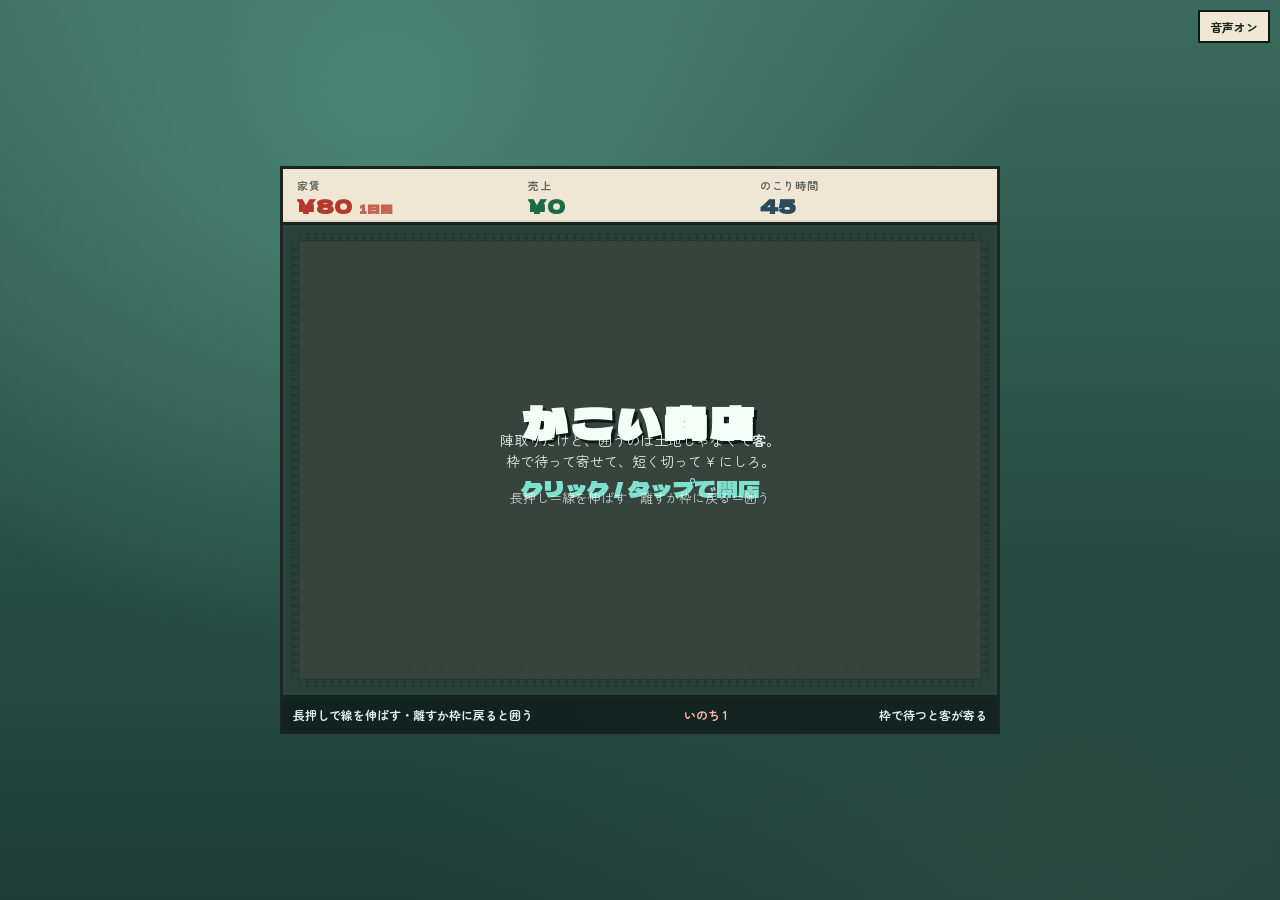
==== lab/01-kakoi-shoten/index.html @ 27a7250b "Add Game Lab #1: かこい商店 (customer-enclosing Qix shop) Pointer-only day loop with rising rent, upgrade" ====
<!DOCTYPE html>
<html lang="ja">
  <head>
    <meta charset="UTF-8" />
    <meta name="viewport" content="width=device-width, initial-scale=1, maximum-scale=1, user-scalable=no" />
    <title>かこい商店 — Kakoi Shōten</title>
    <meta name="description" content="陣取りだけど、囲うのは土地じゃなくて客。枠で待って、短く切って、¥に変えろ。" />
    <link rel="stylesheet" href="style.css" />
  </head>
  <body>
    <button type="button" id="mute-btn" aria-pressed="false">音声オン</button>
    <div id="wrap">
      <div id="hud" aria-live="polite">
        <div class="hud-cell rent">
          <div class="hud-label">家賃</div>
          <div class="hud-value">
            <span id="hud-rent">¥100</span><span class="day-tag" id="hud-day">1日目</span>
          </div>
        </div>
        <div class="hud-cell sales">
          <div class="hud-label">売上</div>
          <div class="hud-value" id="hud-sales">¥0</div>
        </div>
        <div class="hud-cell timer" id="hud-timer-cell">
          <div class="hud-label">のこり時間</div>
          <div class="hud-value" id="hud-timer">45</div>
        </div>
      </div>

      <div id="canvas-frame">
        <canvas id="game" width="704" height="464"></canvas>
        <div id="overlay">
          <div id="overlay-inner"></div>
        </div>
      </div>

      <div id="hint-bar">
        <span>長押しで線を伸ばす・離すか枠に戻ると囲う</span>
        <span class="lives">いのち <span id="hud-lives">1</span></span>
        <span>枠で待つと客が寄る</span>
      </div>
    </div>

    <script src="config.js"></script>
    <script src="audio.js"></script>
    <script src="game.js"></script>
  </body>
</html>
---- lab/01-kakoi-shoten/style.css ----
/* かこい商店 — layout & typography */
@import 'https://fonts.googleapis.com/css2?family=Dela+Gothic+One&family=Zen+Maru+Gothic:wght@500;700;900&display=swap';

:root {
  --bg-top: #3a6b5c;
  --bg-bot: #1e3d36;
  --band: #efe6d4;
  --text: #1a2420;
  --rent: #b33a2b;
  --sales: #1b6b4a;
  --timer: #2a4a5e;
  --accent: #1a8a9e;
  --font-ui: 'Zen Maru Gothic', 'Hiragino Sans', 'Noto Sans JP', sans-serif;
  --font-display: 'Dela Gothic One', 'Zen Maru Gothic', impact, sans-serif;
}

* {
  box-sizing: border-box;
  margin: 0;
  padding: 0;
}

html,
body {
  width: 100%;
  height: 100%;
  background: var(--bg-bot);
  color: var(--text);
  font-family: var(--font-ui);
  overflow: auto;
  user-select: none;
  -webkit-user-select: none;
  touch-action: none;
}

#wrap {
  display: flex;
  flex-direction: column;
  align-items: center;
  justify-content: center;
  min-height: 100%;
  padding: 12px;
  gap: 0;
  background:
    radial-gradient(ellipse at 30% 10%, #4a8574 0%, transparent 50%),
    radial-gradient(ellipse at 85% 90%, #2a4a40 0%, transparent 45%),
    linear-gradient(180deg, var(--bg-top) 0%, var(--bg-bot) 100%);
}

#hud {
  width: min(100%, 720px);
  height: 56px;
  display: grid;
  grid-template-columns: 1fr 1fr 1fr;
  align-items: center;
  gap: 8px;
  padding: 8px 14px;
  background: var(--band);
  border: 3px solid #1a2420;
  border-bottom: none;
  font-weight: 900;
  letter-spacing: 0.03em;
  font-size: 17px;
  box-shadow: inset 0 -2px 0 rgba(0, 0, 0, 0.06);
}

#hud .hud-cell {
  display: flex;
  flex-direction: column;
  gap: 2px;
  min-width: 0;
}

#hud .hud-label {
  font-size: 11px;
  font-weight: 700;
  opacity: 0.65;
  letter-spacing: 0.08em;
}

#hud .hud-value {
  font-family: var(--font-display);
  font-size: 20px;
  line-height: 1.1;
  white-space: nowrap;
  overflow: hidden;
  text-overflow: ellipsis;
}

#hud .rent .hud-value {
  color: var(--rent);
}
#hud .sales .hud-value {
  color: var(--sales);
}
#hud .timer .hud-value {
  color: var(--timer);
}
#hud .timer.warn .hud-value {
  color: var(--rent);
}

#hud .day-tag {
  font-size: 12px;
  font-weight: 700;
  opacity: 0.75;
  margin-left: 6px;
}

#canvas-frame {
  position: relative;
  width: min(100%, 720px);
  line-height: 0;
  border: 3px solid #1a2420;
  background: #d9cbb0;
  touch-action: none;
}

#game {
  display: block;
  width: 100%;
  height: auto;
  touch-action: none;
  cursor: crosshair;
}

#overlay {
  position: absolute;
  inset: 0;
  display: flex;
  align-items: center;
  justify-content: center;
  background: rgba(20, 40, 36, 0.82);
  color: #f4fff8;
  z-index: 5;
}

#overlay.hidden {
  display: none;
}

#overlay-inner {
  text-align: center;
  padding: 20px 24px;
  max-width: 92%;
}

#overlay-inner h1 {
  font-family: var(--font-display);
  font-size: clamp(28px, 7vw, 44px);
  letter-spacing: 0.06em;
  margin-bottom: 8px;
  text-shadow: 3px 3px 0 #0a1a16;
}

#overlay-inner .pitch {
  font-size: 14px;
  opacity: 0.9;
  margin-bottom: 16px;
  line-height: 1.5;
}

#overlay-inner .cta {
  font-family: var(--font-display);
  font-size: 22px;
  color: #7fe0d0;
  animation: pulse 1.1s ease-in-out infinite;
}

#overlay-inner .sub {
  margin-top: 10px;
  font-size: 13px;
  opacity: 0.75;
}

#overlay-inner .stats {
  margin: 12px 0 18px;
  font-size: 16px;
  font-weight: 700;
  line-height: 1.7;
}

.upgrade-grid {
  display: flex;
  flex-wrap: wrap;
  gap: 10px;
  justify-content: center;
  margin-top: 14px;
}

.upgrade-btn {
  font-family: var(--font-ui);
  font-weight: 900;
  font-size: 14px;
  min-width: 140px;
  max-width: 200px;
  padding: 12px 14px;
  border: 3px solid #0a1a16;
  background: #efe6d4;
  color: #1a2420;
  cursor: pointer;
  text-align: left;
  transition: transform 0.08s ease, background 0.08s ease;
}

.upgrade-btn:hover,
.upgrade-btn:focus {
  background: #fff8ec;
  transform: translateY(-2px);
}

.upgrade-btn .name {
  font-family: var(--font-display);
  font-size: 16px;
  display: block;
  margin-bottom: 4px;
}

.upgrade-btn .desc {
  font-size: 12px;
  font-weight: 700;
  opacity: 0.75;
}

#hint-bar {
  width: min(100%, 720px);
  display: flex;
  justify-content: space-between;
  gap: 8px;
  padding: 8px 10px;
  background: rgba(14, 30, 26, 0.85);
  color: #d8efe8;
  font-size: 12px;
  font-weight: 700;
  border: 3px solid #1a2420;
  border-top: none;
}

#hint-bar .lives {
  color: #ffb4a8;
}

#mute-btn {
  position: fixed;
  top: 10px;
  right: 10px;
  z-index: 20;
  font-family: var(--font-ui);
  font-weight: 700;
  font-size: 12px;
  padding: 6px 10px;
  border: 2px solid #0a1a16;
  background: var(--band);
  color: var(--text);
  cursor: pointer;
}

@keyframes pulse {
  0%,
  100% {
    opacity: 1;
    transform: scale(1);
  }
  50% {
    opacity: 0.7;
    transform: scale(1.04);
  }
}

@media (max-width: 520px) {
  #hud {
    font-size: 14px;
    height: 52px;
    padding: 6px 10px;
  }
  #hud .hud-value {
    font-size: 16px;
  }
  #hint-bar {
    font-size: 11px;
    flex-wrap: wrap;
  }
}
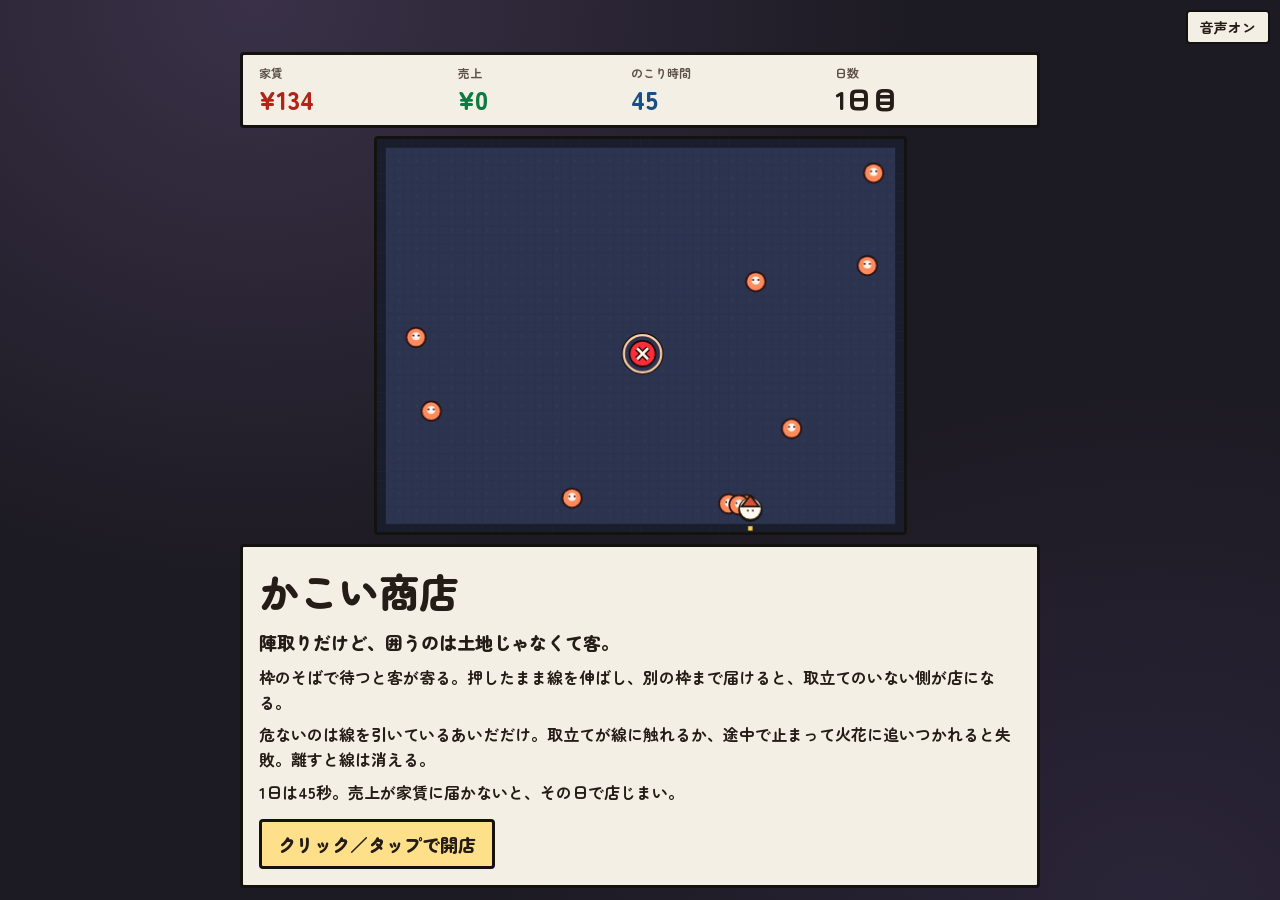
==== commit 956a8b82: "かこい商店を、文字が重ならない形で作り直す。 枠の外に家賃・売上・のこり時間・日数を置き、ポインタだけで客を囲う。  Co-authored-by: ababa831 <ababa831@users." ====
--- a/lab/01-kakoi-shoten/index.html
+++ b/lab/01-kakoi-shoten/index.html
@@ -2,45 +2,41 @@
 <html lang="ja">
   <head>
     <meta charset="UTF-8" />
-    <meta name="viewport" content="width=device-width, initial-scale=1, maximum-scale=1, user-scalable=no" />
-    <title>かこい商店 — Kakoi Shōten</title>
-    <meta name="description" content="陣取りだけど、囲うのは土地じゃなくて客。枠で待って、短く切って、¥に変えろ。" />
+    <meta name="viewport" content="width=device-width, initial-scale=1" />
+    <title>かこい商店</title>
+    <meta name="description" content="陣取りだけど、囲うのは土地じゃなくて客。" />
     <link rel="stylesheet" href="style.css" />
   </head>
   <body>
-    <button type="button" id="mute-btn" aria-pressed="false">音声オン</button>
-    <div id="wrap">
-      <div id="hud" aria-live="polite">
-        <div class="hud-cell rent">
-          <div class="hud-label">家賃</div>
-          <div class="hud-value">
-            <span id="hud-rent">¥100</span><span class="day-tag" id="hud-day">1日目</span>
-          </div>
+    <button type="button" id="mute">音声オン</button>
+    <div id="app">
+      <header id="hud" aria-label="きょうの数字">
+        <div class="stat" id="stat-rent">
+          <span class="k">家賃</span>
+          <span class="v" id="v-rent">¥0</span>
         </div>
-        <div class="hud-cell sales">
-          <div class="hud-label">売上</div>
-          <div class="hud-value" id="hud-sales">¥0</div>
+        <div class="stat" id="stat-sales">
+          <span class="k">売上</span>
+          <span class="v" id="v-sales">¥0</span>
         </div>
-        <div class="hud-cell timer" id="hud-timer-cell">
-          <div class="hud-label">のこり時間</div>
-          <div class="hud-value" id="hud-timer">45</div>
+        <div class="stat" id="stat-time">
+          <span class="k">のこり時間</span>
+          <span class="v" id="v-time">45</span>
         </div>
+        <div class="stat" id="stat-day">
+          <span class="k">日数</span>
+          <span class="v" id="v-day">1日目</span>
+        </div>
+      </header>
+      <div id="stage">
+        <canvas id="game" width="480" height="360"></canvas>
       </div>
-
-      <div id="canvas-frame">
-        <canvas id="game" width="704" height="464"></canvas>
-        <div id="overlay">
-          <div id="overlay-inner"></div>
-        </div>
-      </div>
-
-      <div id="hint-bar">
-        <span>長押しで線を伸ばす・離すか枠に戻ると囲う</span>
-        <span class="lives">いのち <span id="hud-lives">1</span></span>
-        <span>枠で待つと客が寄る</span>
-      </div>
+      <section id="panel" aria-live="polite"></section>
+      <footer id="hint">
+        <p id="status"></p>
+        <button type="button" id="pause">一時停止</button>
+      </footer>
     </div>
-
     <script src="config.js"></script>
     <script src="audio.js"></script>
     <script src="game.js"></script>
--- a/lab/01-kakoi-shoten/style.css
+++ b/lab/01-kakoi-shoten/style.css
@@ -1,283 +1,500 @@
-/* かこい商店 — layout & typography */
-@import 'https://fonts.googleapis.com/css2?family=Dela+Gothic+One&family=Zen+Maru+Gothic:wght@500;700;900&display=swap';
+@font-face {
+  font-family: "Zen Maru Gothic";
+  font-style: normal;
+  font-weight: 700;
+  font-display: swap;
+  src: url("fonts/latin-700-normal.woff2") format("woff2");
+  unicode-range: U+0000-00FF, U+0131, U+0152-0153, U+02BB-02BC, U+02C6, U+02DA, U+02DC, U+2000-206F, U+20AC, U+2122, U+2191, U+2193, U+2212, U+2215, U+FEFF, U+FFFD;
+}
+
+@font-face {
+  font-family: "Zen Maru Gothic";
+  font-style: normal;
+  font-weight: 900;
+  font-display: swap;
+  src: url("fonts/latin-900-normal.woff2") format("woff2");
+  unicode-range: U+0000-00FF, U+0131, U+0152-0153, U+02BB-02BC, U+02C6, U+02DA, U+02DC, U+2000-206F, U+20AC, U+2122, U+2191, U+2193, U+2212, U+2215, U+FEFF, U+FFFD;
+}
+
+@font-face {
+  font-family: "Zen Maru Gothic";
+  font-style: normal;
+  font-weight: 700;
+  font-display: swap;
+  src: url("fonts/japanese-700-normal.woff2") format("woff2");
+  unicode-range: U+3000-30FF, U+31F0-31FF, U+4E00-9FFF, U+FF00-FFEF;
+}
+
+@font-face {
+  font-family: "Zen Maru Gothic";
+  font-style: normal;
+  font-weight: 900;
+  font-display: swap;
+  src: url("fonts/japanese-900-normal.woff2") format("woff2");
+  unicode-range: U+3000-30FF, U+31F0-31FF, U+4E00-9FFF, U+FF00-FFEF;
+}
 
 :root {
-  --bg-top: #3a6b5c;
-  --bg-bot: #1e3d36;
-  --band: #efe6d4;
-  --text: #1a2420;
-  --rent: #b33a2b;
-  --sales: #1b6b4a;
-  --timer: #2a4a5e;
-  --accent: #1a8a9e;
-  --font-ui: 'Zen Maru Gothic', 'Hiragino Sans', 'Noto Sans JP', sans-serif;
-  --font-display: 'Dela Gothic One', 'Zen Maru Gothic', impact, sans-serif;
+  --ink: #1c1a22;
+  --paper: #f4efe4;
+  --paper-2: #fffaf1;
+  --text: #241c16;
+  --muted: #5c5148;
+  --rent: #b42318;
+  --sales: #0d7a42;
+  --time: #1a4f86;
+  --line: 1.45;
+  --font: "Zen Maru Gothic", "Hiragino Maru Gothic ProN", "Hiragino Sans", "Noto Sans CJK JP", "Noto Sans JP", "Yu Gothic", "YuGothic", "Meiryo", sans-serif;
 }
 
 * {
   box-sizing: border-box;
-  margin: 0;
-  padding: 0;
 }
 
 html,
 body {
-  width: 100%;
+  margin: 0;
   height: 100%;
-  background: var(--bg-bot);
+}
+
+body {
+  min-height: 100%;
+  background:
+    radial-gradient(ellipse at 20% 0%, #3a3148 0%, transparent 46%),
+    radial-gradient(ellipse at 90% 100%, #2a2438 0%, transparent 42%),
+    var(--ink);
   color: var(--text);
-  font-family: var(--font-ui);
-  overflow: auto;
+  font-family: var(--font);
+  font-weight: 700;
+  line-height: var(--line);
+  overflow: hidden;
   user-select: none;
   -webkit-user-select: none;
-  touch-action: none;
-}
-
-#wrap {
+  touch-action: manipulation;
+}
+
+button,
+p,
+h1,
+h2,
+span,
+dt,
+dd {
+  font-family: inherit;
+  line-height: var(--line);
+}
+
+#mute {
+  position: fixed;
+  top: 10px;
+  right: 10px;
+  z-index: 5;
+  padding: 6px 12px;
+  border: 2px solid #14120f;
+  border-radius: 4px;
+  background: var(--paper);
+  color: var(--text);
+  font-size: 14px;
+  font-weight: 700;
+  line-height: 1.3;
+  white-space: nowrap;
+  cursor: pointer;
+}
+
+#app {
+  height: 100%;
+  max-height: 100%;
+  display: flex;
+  flex-direction: column;
+  align-items: center;
+  gap: 8px;
+  padding: 52px 12px 12px;
+  min-height: 0;
+}
+
+#hud,
+#panel,
+#hint {
+  flex: 0 0 auto;
+}
+
+#hud {
+  display: flex;
+  justify-content: space-between;
+  align-items: stretch;
+  gap: 8px;
+  width: min(800px, 100%);
+  padding: 8px 10px;
+  background: var(--paper);
+  border: 3px solid #14120f;
+  border-radius: 4px;
+}
+
+.stat {
+  flex: 1 1 auto;
+  min-width: min-content;
+  display: flex;
+  flex-direction: column;
+  justify-content: center;
+  gap: 2px;
+  padding: 2px 6px;
+  line-height: 1.2;
+}
+
+.stat .k {
+  font-size: 12px;
+  font-weight: 700;
+  line-height: 1.3;
+  color: var(--muted);
+  white-space: nowrap;
+}
+
+.stat .v {
+  font-size: 26px;
+  font-weight: 900;
+  line-height: 1.25;
+  font-variant-numeric: tabular-nums;
+  white-space: nowrap;
+}
+
+#stat-rent .v {
+  color: var(--rent);
+}
+
+#stat-sales .v {
+  color: var(--sales);
+}
+
+#stat-time .v {
+  color: var(--time);
+}
+
+#stat-day .v {
+  color: var(--text);
+}
+
+#stat-sales.met {
+  background: #e5f6ea;
+  border-radius: 3px;
+}
+
+#stat-time.warn .v {
+  color: var(--rent);
+}
+
+#stat-time.blink .v {
+  animation: warnblink 0.5s steps(2, end) infinite;
+}
+
+@keyframes warnblink {
+  0%,
+  49% {
+    opacity: 1;
+  }
+  50%,
+  100% {
+    opacity: 0.4;
+  }
+}
+
+@media (prefers-reduced-motion: reduce) {
+  #stat-time.blink .v {
+    animation: none;
+  }
+}
+
+#stage {
+  flex: 1 1 auto;
+  min-height: 140px;
+  width: min(800px, 100%);
   display: flex;
   flex-direction: column;
   align-items: center;
   justify-content: center;
-  min-height: 100%;
-  padding: 12px;
-  gap: 0;
-  background:
-    radial-gradient(ellipse at 30% 10%, #4a8574 0%, transparent 50%),
-    radial-gradient(ellipse at 85% 90%, #2a4a40 0%, transparent 45%),
-    linear-gradient(180deg, var(--bg-top) 0%, var(--bg-bot) 100%);
-}
-
-#hud {
-  width: min(100%, 720px);
-  height: 56px;
-  display: grid;
-  grid-template-columns: 1fr 1fr 1fr;
-  align-items: center;
-  gap: 8px;
-  padding: 8px 14px;
-  background: var(--band);
-  border: 3px solid #1a2420;
-  border-bottom: none;
-  font-weight: 900;
-  letter-spacing: 0.03em;
-  font-size: 17px;
-  box-shadow: inset 0 -2px 0 rgba(0, 0, 0, 0.06);
-}
-
-#hud .hud-cell {
-  display: flex;
-  flex-direction: column;
-  gap: 2px;
-  min-width: 0;
-}
-
-#hud .hud-label {
-  font-size: 11px;
-  font-weight: 700;
-  opacity: 0.65;
-  letter-spacing: 0.08em;
-}
-
-#hud .hud-value {
-  font-family: var(--font-display);
-  font-size: 20px;
-  line-height: 1.1;
-  white-space: nowrap;
-  overflow: hidden;
-  text-overflow: ellipsis;
-}
-
-#hud .rent .hud-value {
-  color: var(--rent);
-}
-#hud .sales .hud-value {
-  color: var(--sales);
-}
-#hud .timer .hud-value {
-  color: var(--timer);
-}
-#hud .timer.warn .hud-value {
-  color: var(--rent);
-}
-
-#hud .day-tag {
-  font-size: 12px;
-  font-weight: 700;
-  opacity: 0.75;
-  margin-left: 6px;
-}
-
-#canvas-frame {
-  position: relative;
-  width: min(100%, 720px);
-  line-height: 0;
-  border: 3px solid #1a2420;
-  background: #d9cbb0;
-  touch-action: none;
+}
+
+body[data-screen="play"] #stage,
+body[data-screen="pause"] #stage,
+body[data-screen="upgrade"] #stage,
+body[data-screen="over"] #stage {
+  justify-content: flex-end;
+}
+
+@media (min-width: 1000px) and (max-height: 860px) {
+  body[data-screen="title"] #app {
+    display: grid;
+    grid-template-columns: minmax(0, 1fr) minmax(300px, 440px);
+    grid-template-rows: auto minmax(0, 1fr);
+    width: min(1080px, calc(100% - 24px));
+    align-items: stretch;
+  }
+
+  body[data-screen="title"] #hud {
+    grid-column: 1 / -1;
+    width: 100%;
+  }
+
+  body[data-screen="title"] #stage {
+    grid-column: 1;
+    grid-row: 2;
+    width: 100%;
+    min-height: 0;
+  }
+
+  body[data-screen="title"] #panel {
+    grid-column: 2;
+    grid-row: 2;
+    width: auto;
+    align-self: center;
+    margin: 0;
+  }
+
+  body[data-screen="title"] #hint {
+    display: none;
+  }
 }
 
 #game {
   display: block;
-  width: 100%;
-  height: auto;
+  background: #2a3148;
+  border: 3px solid #14120f;
+  border-radius: 4px;
   touch-action: none;
   cursor: crosshair;
 }
 
-#overlay {
-  position: absolute;
-  inset: 0;
-  display: flex;
-  align-items: center;
-  justify-content: center;
-  background: rgba(20, 40, 36, 0.82);
-  color: #f4fff8;
-  z-index: 5;
-}
-
-#overlay.hidden {
+#panel:not([hidden]) {
+  display: block;
+  width: min(800px, 100%);
+  max-height: none;
+  padding: 14px 16px 16px;
+  background: var(--paper);
+  color: var(--text);
+  border: 3px solid #14120f;
+  border-radius: 4px;
+  line-height: 1.55;
+}
+
+#panel[hidden] {
   display: none;
 }
 
-#overlay-inner {
-  text-align: center;
-  padding: 20px 24px;
-  max-width: 92%;
-}
-
-#overlay-inner h1 {
-  font-family: var(--font-display);
-  font-size: clamp(28px, 7vw, 44px);
-  letter-spacing: 0.06em;
-  margin-bottom: 8px;
-  text-shadow: 3px 3px 0 #0a1a16;
-}
-
-#overlay-inner .pitch {
+#panel h1,
+#panel h2 {
+  margin: 0 0 8px;
+  font-weight: 900;
+  line-height: 1.3;
+}
+
+#panel h1 {
+  font-size: 40px;
+  line-height: 1.5;
+}
+
+#panel h2 {
+  font-size: 28px;
+  line-height: 1.45;
+}
+
+#panel p {
+  margin: 0 0 8px;
+  font-size: 16px;
+  font-weight: 700;
+  line-height: 1.55;
+}
+
+#panel .pitch {
+  font-size: 18px;
+  font-weight: 900;
+}
+
+.stats {
+  display: flex;
+  flex-direction: column;
+  gap: 6px;
+  margin: 8px 0 12px;
+}
+
+.stats div {
+  display: flex;
+  flex-wrap: wrap;
+  justify-content: space-between;
+  gap: 4px 16px;
+  padding: 6px 0;
+  border-top: 1px solid #e0d6c6;
+}
+
+.stats dt {
+  margin: 0;
+  color: var(--muted);
   font-size: 14px;
-  opacity: 0.9;
-  margin-bottom: 16px;
-  line-height: 1.5;
-}
-
-#overlay-inner .cta {
-  font-family: var(--font-display);
-  font-size: 22px;
-  color: #7fe0d0;
-  animation: pulse 1.1s ease-in-out infinite;
-}
-
-#overlay-inner .sub {
-  margin-top: 10px;
-  font-size: 13px;
-  opacity: 0.75;
-}
-
-#overlay-inner .stats {
-  margin: 12px 0 18px;
-  font-size: 16px;
-  font-weight: 700;
-  line-height: 1.7;
-}
-
-.upgrade-grid {
-  display: flex;
-  flex-wrap: wrap;
-  gap: 10px;
-  justify-content: center;
-  margin-top: 14px;
-}
-
-.upgrade-btn {
-  font-family: var(--font-ui);
-  font-weight: 900;
-  font-size: 14px;
-  min-width: 140px;
-  max-width: 200px;
-  padding: 12px 14px;
-  border: 3px solid #0a1a16;
-  background: #efe6d4;
-  color: #1a2420;
+  font-weight: 700;
+  line-height: 1.4;
+}
+
+.stats dd {
+  margin: 0;
+  font-size: 18px;
+  font-weight: 900;
+  line-height: 1.4;
+  text-align: right;
+}
+
+.choices {
+  display: grid;
+  grid-template-columns: repeat(3, minmax(0, 1fr));
+  gap: 8px;
+  margin-top: 8px;
+}
+
+.choice,
+.primary {
+  border: 3px solid #14120f;
+  border-radius: 4px;
+  background: var(--paper-2);
+  color: var(--text);
   cursor: pointer;
   text-align: left;
-  transition: transform 0.08s ease, background 0.08s ease;
-}
-
-.upgrade-btn:hover,
-.upgrade-btn:focus {
-  background: #fff8ec;
-  transform: translateY(-2px);
-}
-
-.upgrade-btn .name {
-  font-family: var(--font-display);
-  font-size: 16px;
+}
+
+.choice {
+  padding: 10px 12px;
+  min-height: 76px;
+}
+
+.choice .name {
   display: block;
   margin-bottom: 4px;
-}
-
-.upgrade-btn .desc {
+  font-size: 18px;
+  font-weight: 900;
+  line-height: 1.35;
+}
+
+.choice .desc {
+  display: block;
+  font-size: 14px;
+  font-weight: 700;
+  line-height: 1.45;
+  color: var(--muted);
+}
+
+.choice .lv {
+  display: block;
+  margin-top: 4px;
   font-size: 12px;
   font-weight: 700;
-  opacity: 0.75;
-}
-
-#hint-bar {
-  width: min(100%, 720px);
-  display: flex;
-  justify-content: space-between;
-  gap: 8px;
+  line-height: 1.3;
+  color: var(--time);
+}
+
+.primary {
+  display: inline-block;
+  margin-top: 6px;
+  padding: 10px 16px;
+  font-size: 18px;
+  font-weight: 900;
+  line-height: 1.35;
+  background: #ffe08a;
+}
+
+.choice:focus-visible,
+.primary:focus-visible,
+#pause:focus-visible,
+#mute:focus-visible {
+  outline: 3px solid #1a4f86;
+  outline-offset: 2px;
+}
+
+#hint:not([hidden]) {
+  display: flex;
+  align-items: center;
+  gap: 12px;
+  width: min(800px, 100%);
   padding: 8px 10px;
-  background: rgba(14, 30, 26, 0.85);
-  color: #d8efe8;
-  font-size: 12px;
-  font-weight: 700;
-  border: 3px solid #1a2420;
-  border-top: none;
-}
-
-#hint-bar .lives {
-  color: #ffb4a8;
-}
-
-#mute-btn {
-  position: fixed;
-  top: 10px;
-  right: 10px;
-  z-index: 20;
-  font-family: var(--font-ui);
-  font-weight: 700;
-  font-size: 12px;
-  padding: 6px 10px;
-  border: 2px solid #0a1a16;
-  background: var(--band);
-  color: var(--text);
+  background: #141820;
+  color: #f4efe4;
+  border: 3px solid #14120f;
+  border-radius: 4px;
+}
+
+#hint[hidden] {
+  display: none;
+}
+
+#status {
+  flex: 1 1 auto;
+  min-width: 0;
+  margin: 0;
+  font-size: 14px;
+  font-weight: 700;
+  line-height: 1.45;
+}
+
+#pause {
+  flex: 0 0 auto;
+  padding: 8px 12px;
+  border: 2px solid #f4efe4;
+  border-radius: 4px;
+  background: transparent;
+  color: #f4efe4;
+  font-size: 14px;
+  font-weight: 700;
+  line-height: 1.3;
+  white-space: nowrap;
   cursor: pointer;
 }
 
-@keyframes pulse {
-  0%,
-  100% {
-    opacity: 1;
-    transform: scale(1);
-  }
-  50% {
-    opacity: 0.7;
-    transform: scale(1.04);
-  }
-}
-
-@media (max-width: 520px) {
+#stage.hit #game {
+  box-shadow: 0 0 0 3px #b42318;
+}
+
+@media (max-width: 720px) {
+  .choices {
+    grid-template-columns: 1fr;
+  }
+
+  #panel h1 {
+    font-size: 32px;
+  }
+
+  #panel h2 {
+    font-size: 24px;
+  }
+
+  .stat .v {
+    font-size: 20px;
+  }
+
+  .stat .k {
+    font-size: 11px;
+  }
+
   #hud {
-    font-size: 14px;
-    height: 52px;
-    padding: 6px 10px;
-  }
-  #hud .hud-value {
-    font-size: 16px;
-  }
-  #hint-bar {
-    font-size: 11px;
-    flex-wrap: wrap;
-  }
-}
+    gap: 4px;
+    padding: 6px 6px;
+  }
+
+  .stat {
+    padding: 2px 3px;
+  }
+}
+
+@media (max-width: 420px) {
+  #app {
+    padding: 48px 8px 8px;
+    gap: 6px;
+  }
+
+  #panel {
+    padding: 12px;
+  }
+
+  #panel p,
+  #panel .pitch {
+    font-size: 15px;
+  }
+
+  .choice {
+    min-height: 0;
+  }
+}
